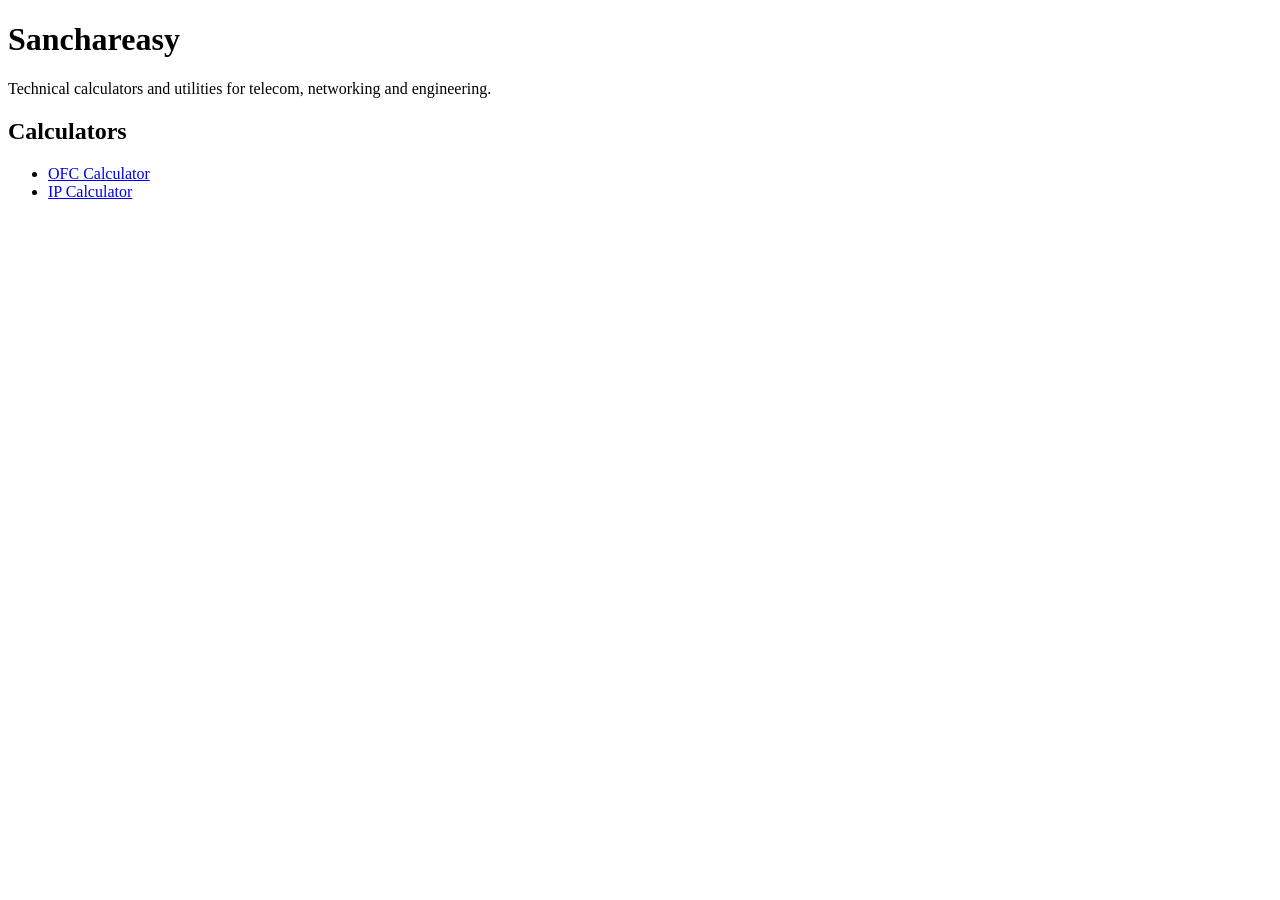
==== index.html @ 99840ed7 "Create index.html" ====
<!DOCTYPE html>
<html lang="en">
<head>
    <meta charset="UTF-8">
    <meta name="viewport" content="width=device-width, initial-scale=1.0">

    <title>Sanchareasy - Technical Calculators & Utilities</title>

    <meta name="description"
          content="Sanchareasy - useful calculators and technical utilities for telecom, networking and engineering.">
</head>

<body>

    <h1>Sanchareasy</h1>

    <p>
        Technical calculators and utilities for
        telecom, networking and engineering.
    </p>

    <h2>Calculators</h2>

    <ul>
        <li>
            <a href="/ofc-calculator/">
                OFC Calculator
            </a>
        </li>

        <li>
            <a href="/ip-calculator/">
                IP Calculator
            </a>
        </li>
    </ul>

</body>
</html>
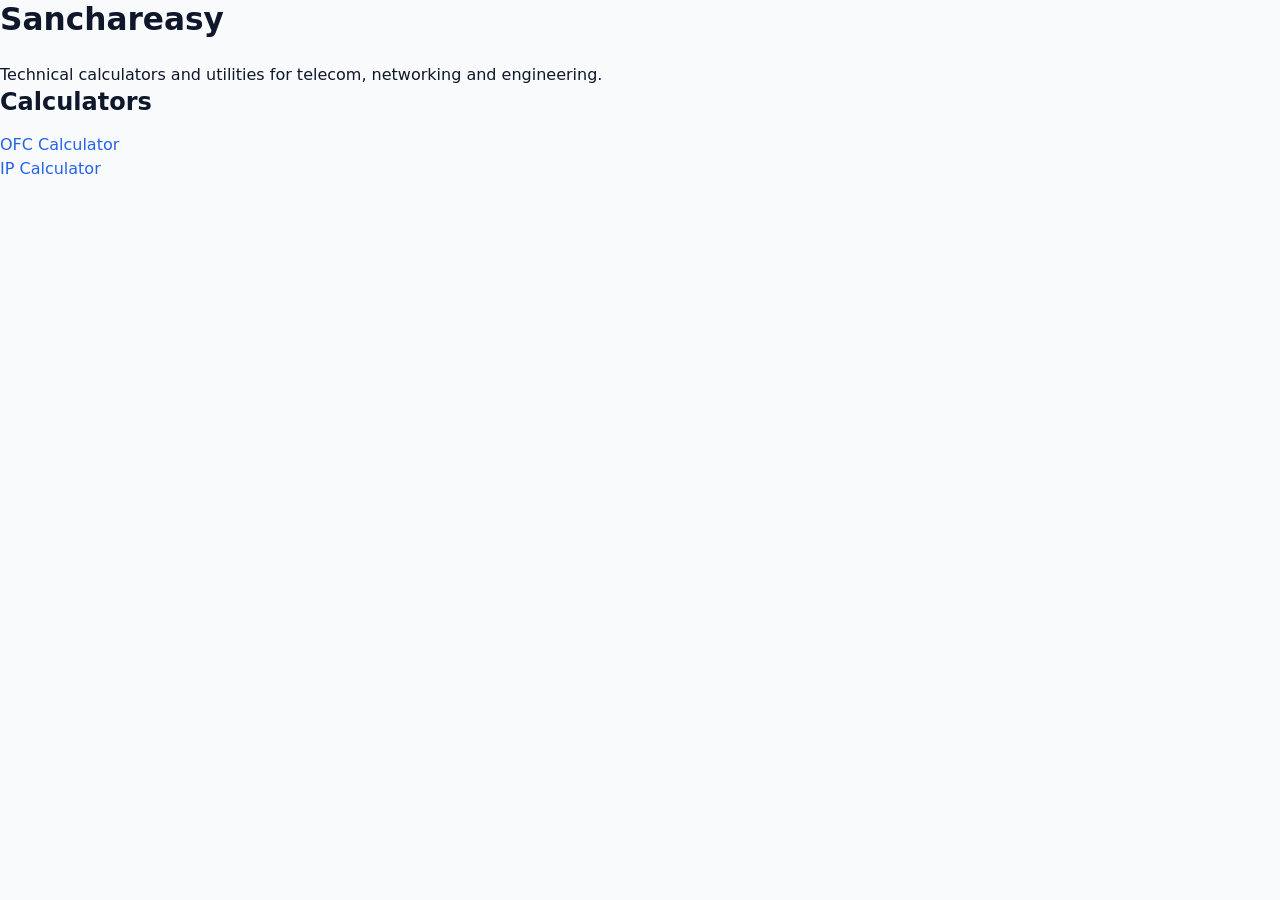
==== commit 470709d5: "Update index.html" ====
--- a/index.html
+++ b/index.html
@@ -8,6 +8,7 @@
 
     <meta name="description"
           content="Sanchareasy - useful calculators and technical utilities for telecom, networking and engineering.">
+    <link rel="stylesheet" href="/css/style.css">
 </head>
 
 <body>
--- a/css/style.css
+++ b/css/style.css
@@ -0,0 +1,715 @@
+/*==========================================================================
+  style.css - Global Resource Stylesheet
+  ==========================================================================*/
+
+/*--------------------------------------------------------------------------
+  1. Global settings (Custom Properties & Reset)
+--------------------------------------------------------------------------*/
+@layer base {
+  :root {
+    /* Color Palette - Modern Neutral/Deep Tech */
+    --clr-bg: #f8fafc;
+    --clr-surface: #ffffff;
+    --clr-surface-card: #ffffff;
+    --clr-surface-dark: #0f172a;
+    --clr-border: #e2e8f0;
+    --clr-border-hover: #cbd5e1;
+    
+    /* Brand Brand Elements */
+    --clr-primary: #2563eb;
+    --clr-primary-hover: #1d4ed8;
+    --clr-primary-transparent: rgba(37, 99, 235, 0.08);
+    --clr-text: #0f172a;
+    --clr-text-muted: #64748b;
+    --clr-text-light: #f8fafc;
+    --clr-accent: #f59e0b;
+    
+    /* Feedback States */
+    --clr-success: #10b981;
+    --clr-error: #ef4444;
+
+    /* Typographical & Spatial System */
+    --font-sans: system-ui, -apple-system, BlinkMacSystemFont, "Segoe UI", Roboto, Helvetica, Arial, sans-serif;
+    --fs-xs: clamp(0.7rem, 0.65rem + 0.25vw, 0.8rem);
+    --fs-sm: clamp(0.8rem, 0.75rem + 0.25vw, 0.9rem);
+    --fs-base: clamp(0.9rem, 0.85rem + 0.25vw, 1rem);
+    --fs-md: clamp(1rem, 0.95rem + 0.35vw, 1.25rem);
+    --fs-lg: clamp(1.25rem, 1.15rem + 0.5vw, 1.5rem);
+    --fs-xl: clamp(1.50rem, 1.35rem + 0.75vw, 2rem);
+    
+    /* Layout Spacing */
+    --space-2xs: 0.25rem;
+    --space-xs: 0.5rem;
+    --space-sm: 0.75rem;
+    --space-md: 1rem;
+    --space-lg: 1.5rem;
+    --space-xl: 2rem;
+    --space-2xl: 3rem;
+
+    /* Rounding & Depth */
+    --radius-sm: 6px;
+    --radius-md: 10px;
+    --radius-lg: 16px;
+    --radius-full: 9999px;
+
+    --shadow-sm: 0 1px 2px 0 rgba(0, 0, 0, 0.05);
+    --shadow-md: 0 4px 6px -1px rgba(0, 0, 0, 0.1), 0 2px 4px -2px rgba(0, 0, 0, 0.1);
+    --shadow-lg: 0 10px 15px -3px rgba(0, 0, 0, 0.1), 0 4px 6px -4px rgba(0, 0, 0, 0.1);
+
+    --transition-standard: all 0.2s cubic-bezier(0.4, 0, 0.2, 1);
+    --container-width: 1200px;
+  }
+
+  /* Reset - Structural Base & Natural Sizing */
+  *, *::before, *::after {
+    box-sizing: border-box;
+    margin: 0;
+    padding: 0;
+  }
+
+  html {
+    scroll-behavior: smooth;
+    text-size-adjust: none;
+    -webkit-text-size-adjust: none;
+  }
+
+  body {
+    background-color: var(--clr-bg);
+    color: var(--clr-text);
+    font-family: var(--font-sans);
+    font-size: var(--fs-base);
+    line-height: 1.5;
+    text-rendering: optimizeSpeed;
+    -webkit-font-smoothing: antialiased;
+    min-block-size: 100vh;
+    overflow-x: hidden;
+  }
+
+  h1, h2, h3, h4 {
+    color: var(--clr-text);
+    font-weight: 700;
+    line-height: 1.25;
+    text-wrap: balance;
+  }
+
+  h1 { font-size: var(--fs-xl); margin-block-end: var(--space-lg); }
+  h2 { font-size: var(--fs-lg); margin-block-end: var(--space-md); }
+  h3 { font-size: var(--fs-md); margin-block-end: var(--space-sm); }
+
+  a {
+    color: var(--clr-primary);
+    text-decoration: none;
+    transition: var(--transition-standard);
+  }
+
+  a:hover {
+    color: var(--clr-primary-hover);
+    text-decoration: underline;
+  }
+
+  img, picture, svg, video {
+    display: block;
+    max-inline-size: 100%;
+    block-size: auto;
+  }
+
+  ul, ol {
+    list-style: none;
+  }
+
+  /* Keyboard Accessibility baseline */
+  :focus-visible {
+    outline: 2px solid var(--clr-primary);
+    outline-offset: 4px;
+  }
+
+  .container {
+    inline-size: 100%;
+    max-inline-size: var(--container-width);
+    margin-inline: auto;
+    padding-inline: var(--space-md);
+  }
+}
+
+/*--------------------------------------------------------------------------
+  2. Header
+--------------------------------------------------------------------------*/
+.site-header {
+  background-color: var(--clr-surface);
+  border-block-end: 1px solid var(--clr-border);
+  position: sticky;
+  top: 0;
+  z-index: 100;
+  box-shadow: var(--shadow-sm);
+}
+
+.site-header__container {
+  display: flex;
+  align-items: center;
+  justify-content: space-between;
+  block-size: 72px;
+}
+
+.site-logo {
+  font-weight: 800;
+  font-size: var(--fs-lg);
+  color: var(--clr-primary);
+  display: flex;
+  align-items: center;
+  gap: var(--space-xs);
+}
+
+.site-logo:hover {
+  text-decoration: none;
+}
+
+/*--------------------------------------------------------------------------
+  3. Navigation
+--------------------------------------------------------------------------*/
+.site-nav__list {
+  display: flex;
+  align-items: center;
+  gap: var(--space-lg);
+}
+
+.site-nav__link {
+  color: var(--clr-text-muted);
+  font-weight: 500;
+  font-size: var(--fs-sm);
+  padding-block: var(--space-xs);
+  border-block-end: 2px solid transparent;
+}
+
+.site-nav__link:hover,
+.site-nav__link--active {
+  color: var(--clr-primary);
+  text-decoration: none;
+  border-block-end-color: var(--clr-primary);
+}
+
+/* Mobile Nav Toggle Icon Utility */
+.menu-toggle {
+  display: none;
+  background: transparent;
+  border: none;
+  cursor: pointer;
+  padding: var(--space-xs);
+}
+
+/*--------------------------------------------------------------------------
+  4. Footer
+--------------------------------------------------------------------------*/
+.site-footer {
+  background-color: var(--clr-surface-dark);
+  color: var(--clr-text-light);
+  padding-block: var(--space-2xl) var(--space-lg);
+  margin-block-start: var(--space-2xl);
+  font-size: var(--fs-sm);
+}
+
+.site-footer__grid {
+  display: grid;
+  grid-template-columns: repeat(auto-fit, minmax(200px, 1fr));
+  gap: var(--space-xl);
+  margin-block-end: var(--space-xl);
+}
+
+.footer-col__title {
+  color: var(--clr-surface);
+  font-size: var(--fs-md);
+  margin-block-end: var(--space-md);
+}
+
+.footer-col__links {
+  display: flex;
+  flex-direction: column;
+  gap: var(--space-xs);
+}
+
+.footer-col__link {
+  color: #94a3b8; /* Faded muted color */
+  text-decoration: none;
+}
+
+.footer-col__link:hover {
+  color: var(--clr-surface);
+  text-decoration: underline;
+}
+
+.site-footer__bottom {
+  border-block-start: 1px solid #334155;
+  padding-block-start: var(--space-lg);
+  text-align: center;
+  color: #64748b;
+}
+
+/*--------------------------------------------------------------------------
+  5. Cards
+--------------------------------------------------------------------------*/
+.grid-container {
+  display: grid;
+  grid-template-columns: repeat(auto-fit, minmax(280px, 1fr));
+  gap: var(--space-lg);
+}
+
+.card {
+  background-color: var(--clr-surface-card);
+  border: 1px solid var(--clr-border);
+  border-radius: var(--radius-md);
+  overflow: hidden;
+  box-shadow: var(--shadow-sm);
+  transition: var(--transition-standard);
+  display: flex;
+  flex-direction: column;
+}
+
+.card:hover {
+  transform: translateY(-4px);
+  box-shadow: var(--shadow-md);
+  border-color: var(--clr-border-hover);
+}
+
+.card__image-wrapper {
+  aspect-ratio: 16 / 9;
+  background-color: #f1f5f9;
+  overflow: hidden;
+}
+
+.card__image {
+  inline-size: 100%;
+  block-size: 100%;
+  object-fit: cover;
+}
+
+.card__content {
+  padding: var(--space-lg);
+  flex-grow: 1;
+  display: flex;
+  flex-direction: column;
+  gap: var(--space-xs);
+}
+
+.card__title {
+  font-size: var(--fs-md);
+  color: var(--clr-text);
+  margin: 0;
+}
+
+.card__description {
+  font-size: var(--fs-sm);
+  color: var(--clr-text-muted);
+  line-height: 1.5;
+  flex-grow: 1;
+}
+
+.card__footer {
+  padding-inline: var(--space-lg);
+  padding-block-end: var(--space-lg);
+}
+
+/*--------------------------------------------------------------------------
+  6. Buttons
+--------------------------------------------------------------------------*/
+.btn {
+  display: inline-flex;
+  align-items: center;
+  justify-content: center;
+  font-size: var(--fs-sm);
+  font-weight: 600;
+  padding-block: var(--space-xs);
+  padding-inline: var(--space-lg);
+  border-radius: var(--radius-sm);
+  border: 1px solid transparent;
+  cursor: pointer;
+  text-decoration: none;
+  transition: var(--transition-standard);
+  white-space: nowrap;
+}
+
+.btn:hover {
+  text-decoration: none;
+}
+
+.btn--primary {
+  background-color: var(--clr-primary);
+  color: var(--clr-surface);
+}
+
+.btn--primary:hover {
+  background-color: var(--clr-primary-hover);
+}
+
+.btn--secondary {
+  background-color: var(--clr-surface);
+  border-color: var(--clr-border);
+  color: var(--clr-text);
+}
+
+.btn--secondary:hover {
+  background-color: var(--clr-bg);
+  border-color: var(--clr-border-hover);
+}
+
+.btn--text {
+  background-color: transparent;
+  color: var(--clr-primary);
+  padding-inline: var(--space-xs);
+}
+
+.btn--text:hover {
+  background-color: var(--clr-primary-transparent);
+}
+
+.btn--disabled,
+.btn:disabled {
+  opacity: 0.6;
+  cursor: not-allowed;
+  pointer-events: none;
+}
+
+.btn--full {
+  display: flex;
+  inline-size: 100%;
+}
+
+/*--------------------------------------------------------------------------
+  7. Forms & 8. Input Boxes
+--------------------------------------------------------------------------*/
+.form-group {
+  display: flex;
+  flex-direction: column;
+  gap: var(--space-2xs);
+  margin-block-end: var(--space-md);
+}
+
+.form-label {
+  font-size: var(--fs-xs);
+  font-weight: 600;
+  color: var(--clr-text);
+}
+
+/* 8. Input Boxes (Explicit validation/state layout) */
+.input-text,
+.input-select,
+.input-textarea {
+  font-family: inherit;
+  font-size: var(--fs-sm);
+  color: var(--clr-text);
+  background-color: var(--clr-surface);
+  border: 1px solid var(--clr-border);
+  border-radius: var(--radius-sm);
+  padding: var(--space-xs) var(--space-sm);
+  transition: var(--transition-standard);
+  inline-size: 100%;
+}
+
+.input-text:hover,
+.input-select:hover,
+.input-textarea:hover {
+  border-color: var(--clr-border-hover);
+}
+
+.input-text:focus,
+.input-select:focus,
+.input-textarea:focus {
+  outline: none;
+  border-color: var(--clr-primary);
+  box-shadow: 0 0 0 3px var(--clr-primary-transparent);
+}
+
+.input-textarea {
+  resize: vertical;
+  min-block-size: 100px;
+}
+
+/* Checkbox and Radio controls styling overrides */
+.form-check {
+  display: flex;
+  align-items: center;
+  gap: var(--space-xs);
+}
+
+.input-check {
+  accent-color: var(--clr-primary);
+  inline-size: 1.15em;
+  block-size: 1.15em;
+}
+
+/* Validation styling */
+.form-group--error .input-text {
+  border-color: var(--clr-error);
+}
+
+.form-error {
+  color: var(--clr-error);
+  font-size: var(--fs-xs);
+}
+
+/*--------------------------------------------------------------------------
+  9. Calculator layout
+--------------------------------------------------------------------------*/
+.calculator {
+  background-color: var(--clr-surface);
+  border: 1px solid var(--clr-border);
+  border-radius: var(--radius-lg);
+  padding: var(--space-lg);
+  box-shadow: var(--shadow-md);
+  max-inline-size: 500px;
+  margin-inline: auto;
+}
+
+.calc-screen {
+  background-color: #f1f5f9;
+  border-radius: var(--radius-sm);
+  padding: var(--space-md);
+  margin-block-end: var(--space-md);
+  text-align: end;
+  min-block-size: 72px;
+}
+
+.calc-screen__expression {
+  font-size: var(--fs-xs);
+  color: var(--clr-text-muted);
+  display: block;
+}
+
+.calc-screen__result {
+  font-size: var(--fs-lg);
+  font-weight: 700;
+  color: var(--clr-text);
+  word-wrap: break-word;
+}
+
+.calc-grid {
+  display: grid;
+  grid-template-columns: repeat(4, 1fr);
+  gap: var(--space-xs);
+}
+
+.calc-btn {
+  font-family: inherit;
+  font-size: var(--fs-md);
+  font-weight: 600;
+  border: 1px solid var(--clr-border);
+  background-color: var(--clr-surface-card);
+  border-radius: var(--radius-sm);
+  aspect-ratio: 1;
+  cursor: pointer;
+  transition: var(--transition-standard);
+  color: var(--clr-text);
+}
+
+.calc-btn:hover {
+  background-color: var(--clr-bg);
+  border-color: var(--clr-border-hover);
+}
+
+.calc-btn:active {
+  transform: scale(0.95);
+}
+
+.calc-btn--action {
+  color: var(--clr-primary);
+}
+
+.calc-btn--operator {
+  background-color: var(--clr-primary-transparent);
+  border-color: transparent;
+  color: var(--clr-primary);
+}
+
+.calc-btn--operator:hover {
+  background-color: var(--clr-primary);
+  color: var(--clr-surface);
+}
+
+.calc-btn--double {
+  grid-column: span 2;
+  aspect-ratio: auto;
+}
+
+/*--------------------------------------------------------------------------
+  10. Tables
+--------------------------------------------------------------------------*/
+.table-responsive {
+  inline-size: 100%;
+  overflow-x: auto;
+  border: 1px solid var(--clr-border);
+  border-radius: var(--radius-md);
+  background-color: var(--clr-surface);
+  box-shadow: var(--shadow-sm);
+}
+
+.table {
+  inline-size: 100%;
+  border-collapse: collapse;
+  font-size: var(--fs-sm);
+  text-align: start;
+}
+
+.table th,
+.table td {
+  padding: var(--space-md);
+  border-block-end: 1px solid var(--clr-border);
+}
+
+.table th {
+  background-color: #f8fafc;
+  font-weight: 600;
+  color: var(--clr-text);
+  white-space: nowrap;
+}
+
+.table tr:last-child td {
+  border-block-end: none;
+}
+
+.table tbody tr {
+  transition: var(--transition-standard);
+}
+
+.table tbody tr:hover {
+  background-color: rgba(0, 0, 0, 0.015);
+}
+
+.table--striped tbody tr:nth-of-type(even) {
+  background-color: #f8fafc;
+}
+
+/*--------------------------------------------------------------------------
+  11. Responsive/mobile design
+--------------------------------------------------------------------------*/
+@media (max-width: 768px) {
+  .site-header__container {
+    padding-inline: var(--space-md);
+  }
+
+  .menu-toggle {
+    display: flex;
+  }
+
+  .site-nav {
+    display: none; /* Add Class site-nav--open based on your dynamic mobile Menu */
+    position: absolute;
+    top: 100%;
+    inset-inline: 0;
+    background-color: var(--clr-surface);
+    border-block-end: 1px solid var(--clr-border);
+    padding: var(--space-md);
+    box-shadow: var(--shadow-md);
+    animation: slideDown 0.3s ease-in-out;
+  }
+
+  .site-nav--open {
+    display: block;
+  }
+
+  .site-nav__list {
+    flex-direction: column;
+    align-items: flex-start;
+    gap: var(--space-md);
+  }
+
+  .site-nav__link {
+    inline-size: 100%;
+    padding-block: var(--space-xs);
+    border-block-end: none;
+    border-inline-start: 3px solid transparent;
+    padding-inline-start: var(--space-sm);
+  }
+
+  .site-nav__link:hover,
+  .site-nav__link--active {
+    border-inline-start-color: var(--clr-primary);
+  }
+
+  /* Structural Collapse for Tables on Mobile */
+  .table--collapsed-mobile,
+  .table--collapsed-mobile thead,
+  .table--collapsed-mobile tbody,
+  .table--collapsed-mobile th,
+  .table--collapsed-mobile td,
+  .table--collapsed-mobile tr {
+    display: block;
+  }
+
+  .table--collapsed-mobile thead {
+    display: none;
+  }
+
+  .table--collapsed-mobile tr {
+    border-block-end: 2px solid var(--clr-border);
+    padding: var(--space-xs) 0;
+  }
+
+  .table--collapsed-mobile td {
+    border-block-end: none;
+    text-align: right;
+    position: relative;
+    padding-inline-start: 50%;
+  }
+
+  .table--collapsed-mobile td::before {
+    content: attr(data-label);
+    position: absolute;
+    inset-inline-start: var(--space-md);
+    inline-size: 45%;
+    text-align: left;
+    font-weight: 600;
+    color: var(--clr-text-muted);
+  }
+}
+
+@keyframes slideDown {
+  from { opacity: 0; transform: translateY(-10px); }
+  to { opacity: 1; transform: translateY(0); }
+}
+
+/*--------------------------------------------------------------------------
+  12. Dark mode (Dynamic via standard selector and prefers-color-scheme)
+--------------------------------------------------------------------------*/
+@media (prefers-color-scheme: dark) {
+  :root:not([data-theme="light"]) {
+    --clr-bg: #090d16;
+    --clr-surface: #0f172a;
+    --clr-surface-card: #1e293b;
+    --clr-border: #334155;
+    --clr-border-hover: #475569;
+    --clr-text: #f8fafc;
+    --clr-text-muted: #94a3b8;
+    
+    --shadow-sm: 0 1px 2px 0 rgba(0, 0, 0, 0.5);
+    --shadow-md: 0 4px 6px -1px rgba(0, 0, 0, 0.4);
+    --shadow-lg: 0 10px 15px -3px rgba(0, 0, 0, 0.4);
+  }
+  
+  :root:not([data-theme="light"]) .calc-screen {
+    background-color: #090d16;
+  }
+  
+  :root:not([data-theme="light"]) .table th {
+    background-color: #1e293b;
+  }
+}
+
+/* Attribute selector-based support (overriding default behavior if toggled dynamically) */
+[data-theme="dark"] {
+  --clr-bg: #090d16;
+  --clr-surface: #0f172a;
+  --clr-surface-card: #1e293b;
+  --clr-border: #334155;
+  --clr-border-hover: #475569;
+  --clr-text: #f8fafc;
+  --clr-text-muted: #94a3b8;
+  
+  --shadow-sm: 0 1px 2px 0 rgba(0, 0, 0, 0.5);
+  --shadow-md: 0 4px 6px -1px rgba(0, 0, 0, 0.4);
+}
+
+[data-theme="dark"] .calc-screen {
+  background-color: #090d16;
+}
+
+[data-theme="dark"] .table th {
+  background-color: #1e293b;
+}
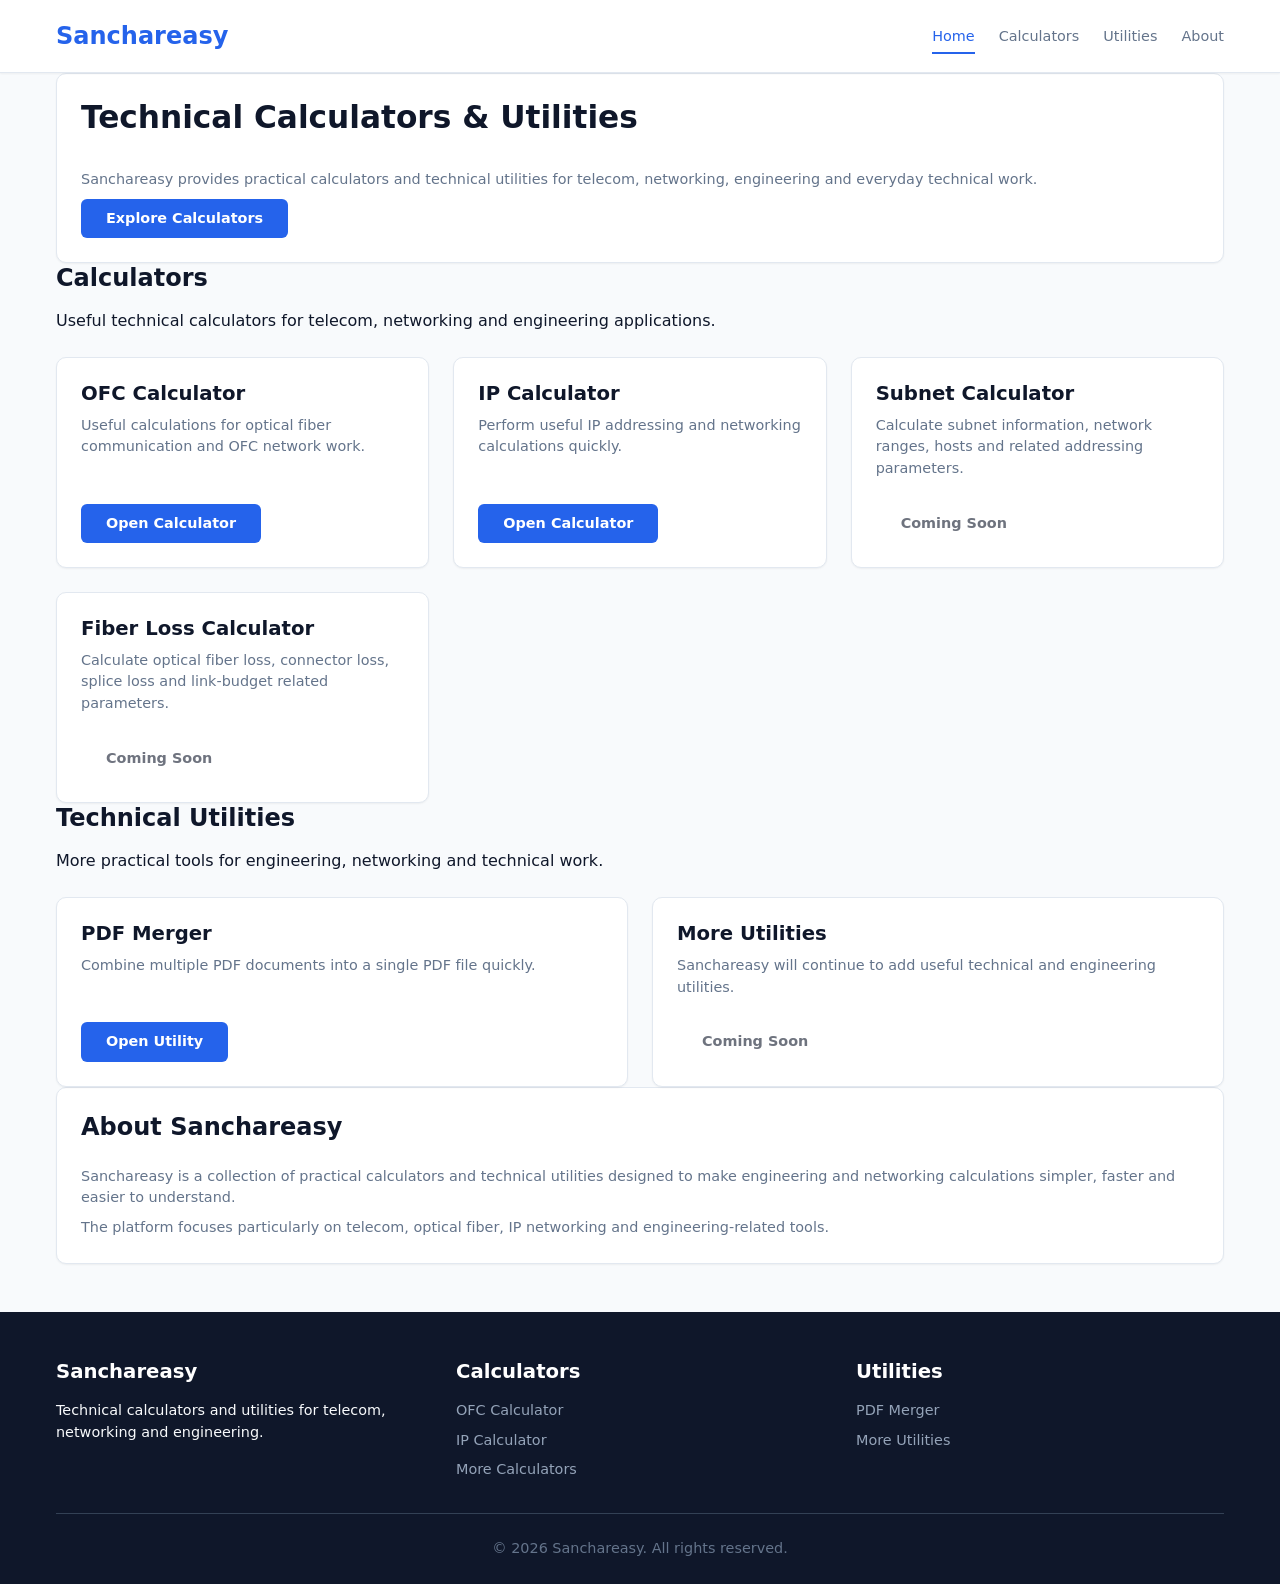
==== commit 2d404dff: "Update index.html" ====
--- a/index.html
+++ b/index.html
@@ -1,40 +1,558 @@
 <!DOCTYPE html>
 <html lang="en">
+
 <head>
     <meta charset="UTF-8">
-    <meta name="viewport" content="width=device-width, initial-scale=1.0">
+
+    <meta name="viewport"
+          content="width=device-width, initial-scale=1.0">
+
+    <meta name="description"
+          content="Sanchareasy - technical calculators and utilities for telecom, networking, engineering and everyday technical work.">
+
+    <meta name="author"
+          content="Sanchareasy">
 
     <title>Sanchareasy - Technical Calculators & Utilities</title>
 
-    <meta name="description"
-          content="Sanchareasy - useful calculators and technical utilities for telecom, networking and engineering.">
+    <!-- Master stylesheet -->
     <link rel="stylesheet" href="/css/style.css">
 </head>
 
+
 <body>
 
-    <h1>Sanchareasy</h1>
-
-    <p>
-        Technical calculators and utilities for
-        telecom, networking and engineering.
-    </p>
-
-    <h2>Calculators</h2>
-
-    <ul>
-        <li>
-            <a href="/ofc-calculator/">
-                OFC Calculator
+    <!-- =========================================================
+         HEADER
+         ========================================================= -->
+
+    <header class="site-header">
+
+        <div class="container site-header__container">
+
+            <!-- Logo -->
+            <a href="/" class="site-logo">
+                Sanchareasy
             </a>
-        </li>
-
-        <li>
-            <a href="/ip-calculator/">
-                IP Calculator
-            </a>
-        </li>
-    </ul>
+
+
+            <!-- Mobile menu button -->
+            <button
+                class="menu-toggle"
+                type="button"
+                aria-label="Open navigation menu"
+                aria-expanded="false"
+                onclick="toggleMenu()">
+
+                ☰
+
+            </button>
+
+
+            <!-- Navigation -->
+            <nav class="site-nav" id="main-navigation">
+
+                <ul class="site-nav__list">
+
+                    <li>
+                        <a href="/"
+                           class="site-nav__link site-nav__link--active">
+                            Home
+                        </a>
+                    </li>
+
+                    <li>
+                        <a href="#calculators"
+                           class="site-nav__link">
+                            Calculators
+                        </a>
+                    </li>
+
+                    <li>
+                        <a href="#utilities"
+                           class="site-nav__link">
+                            Utilities
+                        </a>
+                    </li>
+
+                    <li>
+                        <a href="#about"
+                           class="site-nav__link">
+                            About
+                        </a>
+                    </li>
+
+                </ul>
+
+            </nav>
+
+        </div>
+
+    </header>
+
+
+
+    <!-- =========================================================
+         MAIN CONTENT
+         ========================================================= -->
+
+    <main>
+
+
+        <!-- =====================================================
+             HERO / INTRODUCTION
+             ===================================================== -->
+
+        <section>
+
+            <div class="container">
+
+                <div class="card">
+
+                    <div class="card__content">
+
+                        <h1>
+                            Technical Calculators & Utilities
+                        </h1>
+
+                        <p class="card__description">
+                            Sanchareasy provides practical calculators
+                            and technical utilities for telecom,
+                            networking, engineering and everyday
+                            technical work.
+                        </p>
+
+                        <div>
+
+                            <a href="#calculators"
+                               class="btn btn--primary">
+                                Explore Calculators
+                            </a>
+
+                        </div>
+
+                    </div>
+
+                </div>
+
+            </div>
+
+        </section>
+
+
+
+        <!-- =====================================================
+             CALCULATORS
+             ===================================================== -->
+
+        <section id="calculators">
+
+            <div class="container">
+
+                <h2>
+                    Calculators
+                </h2>
+
+                <p>
+                    Useful technical calculators for telecom,
+                    networking and engineering applications.
+                </p>
+
+
+                <br>
+
+
+                <div class="grid-container">
+
+
+                    <!-- OFC Calculator -->
+
+                    <article class="card">
+
+                        <div class="card__content">
+
+                            <h3 class="card__title">
+                                OFC Calculator
+                            </h3>
+
+                            <p class="card__description">
+                                Useful calculations for optical fiber
+                                communication and OFC network work.
+                            </p>
+
+                        </div>
+
+                        <div class="card__footer">
+
+                            <a href="/ofc-calculator/"
+                               class="btn btn--primary">
+                                Open Calculator
+                            </a>
+
+                        </div>
+
+                    </article>
+
+
+
+                    <!-- IP Calculator -->
+
+                    <article class="card">
+
+                        <div class="card__content">
+
+                            <h3 class="card__title">
+                                IP Calculator
+                            </h3>
+
+                            <p class="card__description">
+                                Perform useful IP addressing and
+                                networking calculations quickly.
+                            </p>
+
+                        </div>
+
+                        <div class="card__footer">
+
+                            <a href="/ip-calculator/"
+                               class="btn btn--primary">
+                                Open Calculator
+                            </a>
+
+                        </div>
+
+                    </article>
+
+
+
+                    <!-- Subnet Calculator -->
+
+                    <article class="card">
+
+                        <div class="card__content">
+
+                            <h3 class="card__title">
+                                Subnet Calculator
+                            </h3>
+
+                            <p class="card__description">
+                                Calculate subnet information,
+                                network ranges, hosts and related
+                                addressing parameters.
+                            </p>
+
+                        </div>
+
+                        <div class="card__footer">
+
+                            <span class="btn btn--disabled">
+                                Coming Soon
+                            </span>
+
+                        </div>
+
+                    </article>
+
+
+
+                    <!-- Fiber Loss Calculator -->
+
+                    <article class="card">
+
+                        <div class="card__content">
+
+                            <h3 class="card__title">
+                                Fiber Loss Calculator
+                            </h3>
+
+                            <p class="card__description">
+                                Calculate optical fiber loss,
+                                connector loss, splice loss and
+                                link-budget related parameters.
+                            </p>
+
+                        </div>
+
+                        <div class="card__footer">
+
+                            <span class="btn btn--disabled">
+                                Coming Soon
+                            </span>
+
+                        </div>
+
+                    </article>
+
+
+                </div>
+
+            </div>
+
+        </section>
+
+
+
+        <!-- =====================================================
+             UTILITIES
+             ===================================================== -->
+
+        <section id="utilities">
+
+            <div class="container">
+
+                <h2>
+                    Technical Utilities
+                </h2>
+
+                <p>
+                    More practical tools for engineering,
+                    networking and technical work.
+                </p>
+
+
+                <br>
+
+
+                <div class="grid-container">
+
+
+                    <!-- PDF Merger -->
+
+                    <article class="card">
+
+                        <div class="card__content">
+
+                            <h3 class="card__title">
+                                PDF Merger
+                            </h3>
+
+                            <p class="card__description">
+                                Combine multiple PDF documents into
+                                a single PDF file quickly.
+                            </p>
+
+                        </div>
+
+                        <div class="card__footer">
+
+                            <a href="/pdf-merger/"
+                               class="btn btn--primary">
+                                Open Utility
+                            </a>
+
+                        </div>
+
+                    </article>
+
+
+
+                    <!-- Future Utility -->
+
+                    <article class="card">
+
+                        <div class="card__content">
+
+                            <h3 class="card__title">
+                                More Utilities
+                            </h3>
+
+                            <p class="card__description">
+                                Sanchareasy will continue to add
+                                useful technical and engineering
+                                utilities.
+                            </p>
+
+                        </div>
+
+                        <div class="card__footer">
+
+                            <span class="btn btn--disabled">
+                                Coming Soon
+                            </span>
+
+                        </div>
+
+                    </article>
+
+
+                </div>
+
+            </div>
+
+        </section>
+
+
+
+        <!-- =====================================================
+             ABOUT
+             ===================================================== -->
+
+        <section id="about">
+
+            <div class="container">
+
+                <div class="card">
+
+                    <div class="card__content">
+
+                        <h2>
+                            About Sanchareasy
+                        </h2>
+
+                        <p class="card__description">
+                            Sanchareasy is a collection of practical
+                            calculators and technical utilities
+                            designed to make engineering and
+                            networking calculations simpler,
+                            faster and easier to understand.
+                        </p>
+
+                        <p class="card__description">
+                            The platform focuses particularly on
+                            telecom, optical fiber, IP networking
+                            and engineering-related tools.
+                        </p>
+
+                    </div>
+
+                </div>
+
+            </div>
+
+        </section>
+
+
+    </main>
+
+
+
+    <!-- =========================================================
+         FOOTER
+         ========================================================= -->
+
+    <footer class="site-footer">
+
+        <div class="container">
+
+
+            <div class="site-footer__grid">
+
+
+                <!-- Brand -->
+
+                <div>
+
+                    <h3 class="footer-col__title">
+                        Sanchareasy
+                    </h3>
+
+                    <p>
+                        Technical calculators and utilities
+                        for telecom, networking and engineering.
+                    </p>
+
+                </div>
+
+
+                <!-- Calculators -->
+
+                <div>
+
+                    <h3 class="footer-col__title">
+                        Calculators
+                    </h3>
+
+                    <div class="footer-col__links">
+
+                        <a href="/ofc-calculator/"
+                           class="footer-col__link">
+                            OFC Calculator
+                        </a>
+
+                        <a href="/ip-calculator/"
+                           class="footer-col__link">
+                            IP Calculator
+                        </a>
+
+                        <a href="#calculators"
+                           class="footer-col__link">
+                            More Calculators
+                        </a>
+
+                    </div>
+
+                </div>
+
+
+                <!-- Utilities -->
+
+                <div>
+
+                    <h3 class="footer-col__title">
+                        Utilities
+                    </h3>
+
+                    <div class="footer-col__links">
+
+                        <a href="/pdf-merger/"
+                           class="footer-col__link">
+                            PDF Merger
+                        </a>
+
+                        <a href="#utilities"
+                           class="footer-col__link">
+                            More Utilities
+                        </a>
+
+                    </div>
+
+                </div>
+
+
+            </div>
+
+
+            <div class="site-footer__bottom">
+
+                <p>
+                    © 2026 Sanchareasy. All rights reserved.
+                </p>
+
+            </div>
+
+        </div>
+
+    </footer>
+
+
+
+    <!-- =========================================================
+         MOBILE NAVIGATION SCRIPT
+         ========================================================= -->
+
+    <script>
+
+        function toggleMenu() {
+
+            const navigation =
+                document.getElementById("main-navigation");
+
+            const button =
+                document.querySelector(".menu-toggle");
+
+            const isOpen =
+                navigation.classList.toggle("site-nav--open");
+
+            button.setAttribute(
+                "aria-expanded",
+                isOpen
+            );
+
+        }
+
+    </script>
+
 
 </body>
+
 </html>
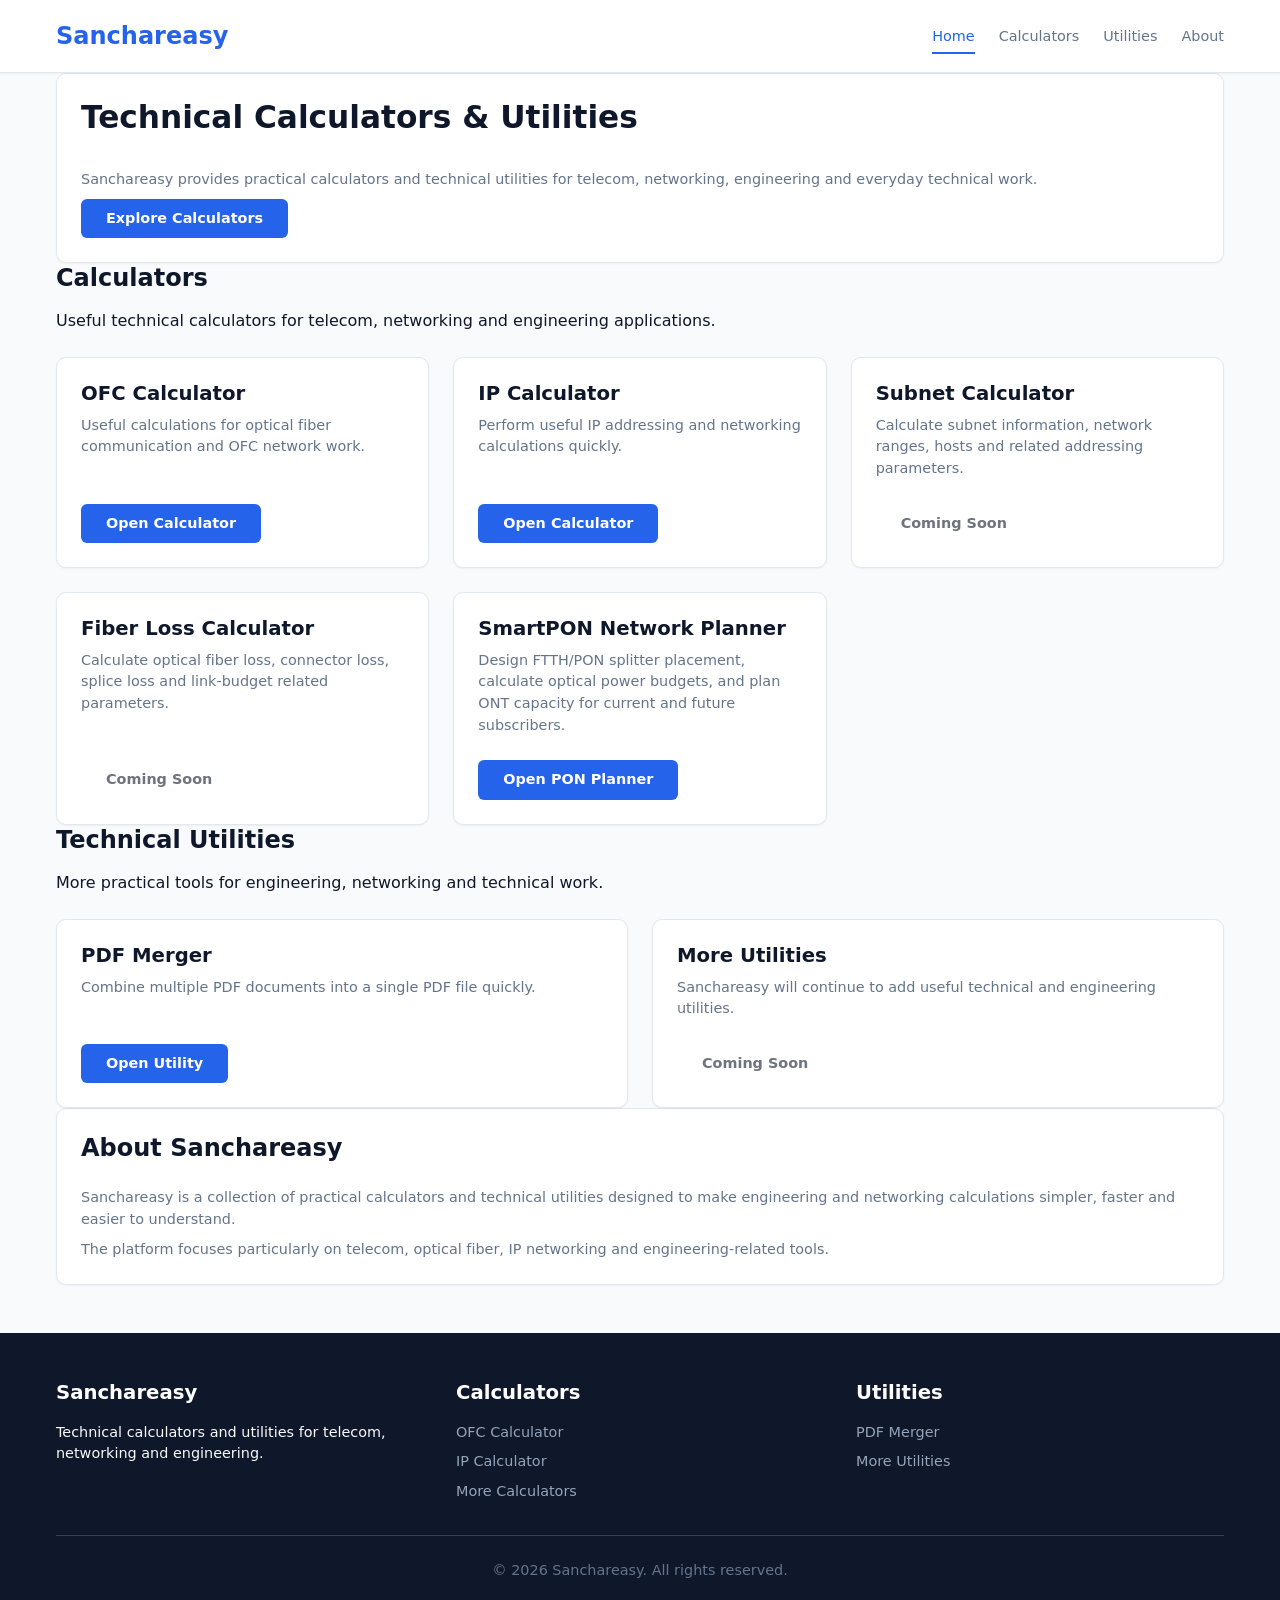
==== commit 076e217f: "Update index.html" ====
--- a/index.html
+++ b/index.html
@@ -284,6 +284,28 @@
                     </article>
 
 
+<!-- SmartPON Network Planner -->
+<article class="card">
+    <div class="card__content">
+        <h3 class="card__title">
+            SmartPON Network Planner
+        </h3>
+
+        <p class="card__description">
+            Design FTTH/PON splitter placement, calculate optical
+            power budgets, and plan ONT capacity for current and
+            future subscribers.
+        </p>
+    </div>
+
+    <div class="card__footer">
+        <a href="/pon-planner/"
+           class="btn btn--primary">
+            Open PON Planner
+        </a>
+    </div>
+</article>
+
                 </div>
 
             </div>
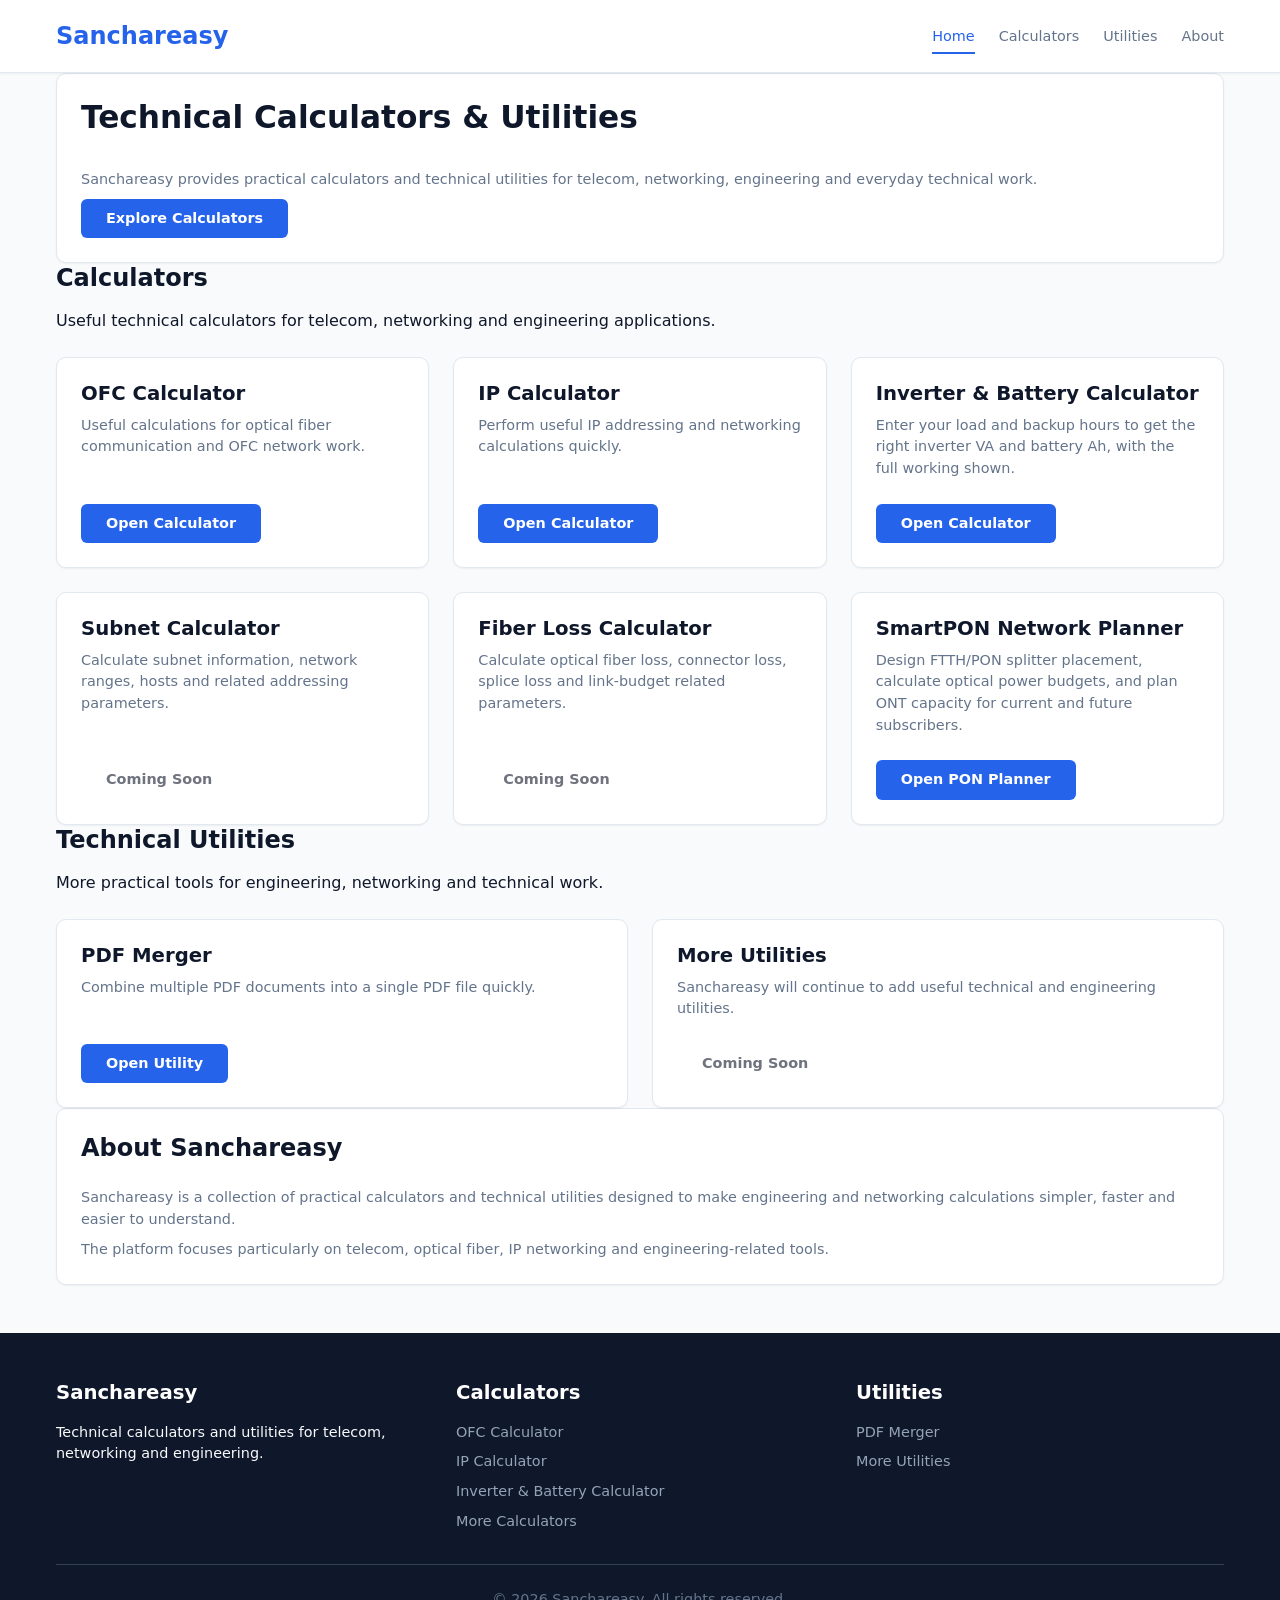
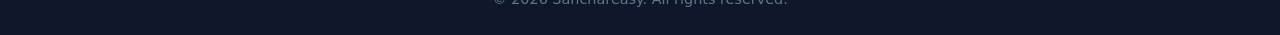
==== commit 616d3c79: "Update index.html" ====
--- a/index.html
+++ b/index.html
@@ -3,16 +3,9 @@
 
 <head>
     <meta charset="UTF-8">
-
-    <meta name="viewport"
-          content="width=device-width, initial-scale=1.0">
-
-    <meta name="description"
-          content="Sanchareasy - technical calculators and utilities for telecom, networking, engineering and everyday technical work.">
-
-    <meta name="author"
-          content="Sanchareasy">
-
+    <meta name="viewport" content="width=device-width, initial-scale=1.0">
+    <meta name="description" content="Sanchareasy - technical calculators and utilities for telecom, networking, engineering and everyday technical work.">
+    <meta name="author" content="Sanchareasy">
     <title>Sanchareasy - Technical Calculators & Utilities</title>
 
     <!-- Master stylesheet -->
@@ -34,7 +27,6 @@
             <a href="/" class="site-logo">
                 Sanchareasy
             </a>
-
 
             <!-- Mobile menu button -->
             <button
@@ -43,11 +35,8 @@
                 aria-label="Open navigation menu"
                 aria-expanded="false"
                 onclick="toggleMenu()">
-
                 ☰
-
             </button>
-
 
             <!-- Navigation -->
             <nav class="site-nav" id="main-navigation">
@@ -55,31 +44,19 @@
                 <ul class="site-nav__list">
 
                     <li>
-                        <a href="/"
-                           class="site-nav__link site-nav__link--active">
-                            Home
-                        </a>
+                        <a href="/" class="site-nav__link site-nav__link--active">Home</a>
                     </li>
 
                     <li>
-                        <a href="#calculators"
-                           class="site-nav__link">
-                            Calculators
-                        </a>
+                        <a href="#calculators" class="site-nav__link">Calculators</a>
                     </li>
 
                     <li>
-                        <a href="#utilities"
-                           class="site-nav__link">
-                            Utilities
-                        </a>
+                        <a href="#utilities" class="site-nav__link">Utilities</a>
                     </li>
 
                     <li>
-                        <a href="#about"
-                           class="site-nav__link">
-                            About
-                        </a>
+                        <a href="#about" class="site-nav__link">About</a>
                     </li>
 
                 </ul>
@@ -99,9 +76,7 @@
     <main>
 
 
-        <!-- =====================================================
-             HERO / INTRODUCTION
-             ===================================================== -->
+        <!-- HERO / INTRODUCTION -->
 
         <section>
 
@@ -111,9 +86,7 @@
 
                     <div class="card__content">
 
-                        <h1>
-                            Technical Calculators & Utilities
-                        </h1>
+                        <h1>Technical Calculators & Utilities</h1>
 
                         <p class="card__description">
                             Sanchareasy provides practical calculators
@@ -123,12 +96,9 @@
                         </p>
 
                         <div>
-
-                            <a href="#calculators"
-                               class="btn btn--primary">
+                            <a href="#calculators" class="btn btn--primary">
                                 Explore Calculators
                             </a>
-
                         </div>
 
                     </div>
@@ -141,170 +111,117 @@
 
 
 
-        <!-- =====================================================
-             CALCULATORS
-             ===================================================== -->
+        <!-- CALCULATORS -->
 
         <section id="calculators">
 
             <div class="container">
 
-                <h2>
-                    Calculators
-                </h2>
+                <h2>Calculators</h2>
 
                 <p>
                     Useful technical calculators for telecom,
                     networking and engineering applications.
                 </p>
 
-
                 <br>
 
-
                 <div class="grid-container">
 
 
                     <!-- OFC Calculator -->
-
-                    <article class="card">
-
-                        <div class="card__content">
-
-                            <h3 class="card__title">
-                                OFC Calculator
-                            </h3>
-
+                    <article class="card">
+                        <div class="card__content">
+                            <h3 class="card__title">OFC Calculator</h3>
                             <p class="card__description">
                                 Useful calculations for optical fiber
                                 communication and OFC network work.
                             </p>
-
-                        </div>
-
-                        <div class="card__footer">
-
-                            <a href="/ofc-calculator/"
-                               class="btn btn--primary">
-                                Open Calculator
-                            </a>
-
-                        </div>
-
-                    </article>
-
+                        </div>
+                        <div class="card__footer">
+                            <a href="/ofc-calculator/" class="btn btn--primary">Open Calculator</a>
+                        </div>
+                    </article>
 
 
                     <!-- IP Calculator -->
-
-                    <article class="card">
-
-                        <div class="card__content">
-
-                            <h3 class="card__title">
-                                IP Calculator
-                            </h3>
-
+                    <article class="card">
+                        <div class="card__content">
+                            <h3 class="card__title">IP Calculator</h3>
                             <p class="card__description">
                                 Perform useful IP addressing and
                                 networking calculations quickly.
                             </p>
-
-                        </div>
-
-                        <div class="card__footer">
-
-                            <a href="/ip-calculator/"
-                               class="btn btn--primary">
-                                Open Calculator
-                            </a>
-
-                        </div>
-
-                    </article>
-
+                        </div>
+                        <div class="card__footer">
+                            <a href="/ip-calculator/" class="btn btn--primary">Open Calculator</a>
+                        </div>
+                    </article>
+
+
+                    <!-- Inverter & Battery Calculator -->
+                    <article class="card">
+                        <div class="card__content">
+                            <h3 class="card__title">Inverter &amp; Battery Calculator</h3>
+                            <p class="card__description">
+                                Enter your load and backup hours to get
+                                the right inverter VA and battery Ah,
+                                with the full working shown.
+                            </p>
+                        </div>
+                        <div class="card__footer">
+                            <a href="/inverter-calculator/" class="btn btn--primary">Open Calculator</a>
+                        </div>
+                    </article>
 
 
                     <!-- Subnet Calculator -->
-
-                    <article class="card">
-
-                        <div class="card__content">
-
-                            <h3 class="card__title">
-                                Subnet Calculator
-                            </h3>
-
+                    <article class="card">
+                        <div class="card__content">
+                            <h3 class="card__title">Subnet Calculator</h3>
                             <p class="card__description">
                                 Calculate subnet information,
                                 network ranges, hosts and related
                                 addressing parameters.
                             </p>
-
-                        </div>
-
-                        <div class="card__footer">
-
-                            <span class="btn btn--disabled">
-                                Coming Soon
-                            </span>
-
-                        </div>
-
-                    </article>
-
+                        </div>
+                        <div class="card__footer">
+                            <span class="btn btn--disabled">Coming Soon</span>
+                        </div>
+                    </article>
 
 
                     <!-- Fiber Loss Calculator -->
-
-                    <article class="card">
-
-                        <div class="card__content">
-
-                            <h3 class="card__title">
-                                Fiber Loss Calculator
-                            </h3>
-
+                    <article class="card">
+                        <div class="card__content">
+                            <h3 class="card__title">Fiber Loss Calculator</h3>
                             <p class="card__description">
                                 Calculate optical fiber loss,
                                 connector loss, splice loss and
                                 link-budget related parameters.
                             </p>
-
-                        </div>
-
-                        <div class="card__footer">
-
-                            <span class="btn btn--disabled">
-                                Coming Soon
-                            </span>
-
-                        </div>
-
-                    </article>
-
-
-<!-- SmartPON Network Planner -->
-<article class="card">
-    <div class="card__content">
-        <h3 class="card__title">
-            SmartPON Network Planner
-        </h3>
-
-        <p class="card__description">
-            Design FTTH/PON splitter placement, calculate optical
-            power budgets, and plan ONT capacity for current and
-            future subscribers.
-        </p>
-    </div>
-
-    <div class="card__footer">
-        <a href="/pon-planner/"
-           class="btn btn--primary">
-            Open PON Planner
-        </a>
-    </div>
-</article>
+                        </div>
+                        <div class="card__footer">
+                            <span class="btn btn--disabled">Coming Soon</span>
+                        </div>
+                    </article>
+
+
+                    <!-- SmartPON Network Planner -->
+                    <article class="card">
+                        <div class="card__content">
+                            <h3 class="card__title">SmartPON Network Planner</h3>
+                            <p class="card__description">
+                                Design FTTH/PON splitter placement, calculate optical
+                                power budgets, and plan ONT capacity for current and
+                                future subscribers.
+                            </p>
+                        </div>
+                        <div class="card__footer">
+                            <a href="/pon-planner/" class="btn btn--primary">Open PON Planner</a>
+                        </div>
+                    </article>
+
 
                 </div>
 
@@ -314,86 +231,52 @@
 
 
 
-        <!-- =====================================================
-             UTILITIES
-             ===================================================== -->
+        <!-- UTILITIES -->
 
         <section id="utilities">
 
             <div class="container">
 
-                <h2>
-                    Technical Utilities
-                </h2>
+                <h2>Technical Utilities</h2>
 
                 <p>
                     More practical tools for engineering,
                     networking and technical work.
                 </p>
 
-
                 <br>
 
-
                 <div class="grid-container">
 
 
                     <!-- PDF Merger -->
-
-                    <article class="card">
-
-                        <div class="card__content">
-
-                            <h3 class="card__title">
-                                PDF Merger
-                            </h3>
-
+                    <article class="card">
+                        <div class="card__content">
+                            <h3 class="card__title">PDF Merger</h3>
                             <p class="card__description">
                                 Combine multiple PDF documents into
                                 a single PDF file quickly.
                             </p>
-
-                        </div>
-
-                        <div class="card__footer">
-
-                            <a href="/pdf-merger/"
-                               class="btn btn--primary">
-                                Open Utility
-                            </a>
-
-                        </div>
-
-                    </article>
-
+                        </div>
+                        <div class="card__footer">
+                            <a href="/pdf-merger/" class="btn btn--primary">Open Utility</a>
+                        </div>
+                    </article>
 
 
                     <!-- Future Utility -->
-
-                    <article class="card">
-
-                        <div class="card__content">
-
-                            <h3 class="card__title">
-                                More Utilities
-                            </h3>
-
+                    <article class="card">
+                        <div class="card__content">
+                            <h3 class="card__title">More Utilities</h3>
                             <p class="card__description">
                                 Sanchareasy will continue to add
                                 useful technical and engineering
                                 utilities.
                             </p>
-
-                        </div>
-
-                        <div class="card__footer">
-
-                            <span class="btn btn--disabled">
-                                Coming Soon
-                            </span>
-
-                        </div>
-
+                        </div>
+                        <div class="card__footer">
+                            <span class="btn btn--disabled">Coming Soon</span>
+                        </div>
                     </article>
 
 
@@ -405,9 +288,7 @@
 
 
 
-        <!-- =====================================================
-             ABOUT
-             ===================================================== -->
+        <!-- ABOUT -->
 
         <section id="about">
 
@@ -417,9 +298,7 @@
 
                     <div class="card__content">
 
-                        <h2>
-                            About Sanchareasy
-                        </h2>
+                        <h2>About Sanchareasy</h2>
 
                         <p class="card__description">
                             Sanchareasy is a collection of practical
@@ -456,90 +335,41 @@
 
         <div class="container">
 
-
             <div class="site-footer__grid">
 
-
                 <!-- Brand -->
-
                 <div>
-
-                    <h3 class="footer-col__title">
-                        Sanchareasy
-                    </h3>
-
+                    <h3 class="footer-col__title">Sanchareasy</h3>
                     <p>
                         Technical calculators and utilities
                         for telecom, networking and engineering.
                     </p>
-
-                </div>
-
+                </div>
 
                 <!-- Calculators -->
-
                 <div>
-
-                    <h3 class="footer-col__title">
-                        Calculators
-                    </h3>
-
+                    <h3 class="footer-col__title">Calculators</h3>
                     <div class="footer-col__links">
-
-                        <a href="/ofc-calculator/"
-                           class="footer-col__link">
-                            OFC Calculator
-                        </a>
-
-                        <a href="/ip-calculator/"
-                           class="footer-col__link">
-                            IP Calculator
-                        </a>
-
-                        <a href="#calculators"
-                           class="footer-col__link">
-                            More Calculators
-                        </a>
-
+                        <a href="/ofc-calculator/" class="footer-col__link">OFC Calculator</a>
+                        <a href="/ip-calculator/" class="footer-col__link">IP Calculator</a>
+                        <a href="/inverter-calculator/" class="footer-col__link">Inverter &amp; Battery Calculator</a>
+                        <a href="#calculators" class="footer-col__link">More Calculators</a>
                     </div>
-
-                </div>
-
+                </div>
 
                 <!-- Utilities -->
-
                 <div>
-
-                    <h3 class="footer-col__title">
-                        Utilities
-                    </h3>
-
+                    <h3 class="footer-col__title">Utilities</h3>
                     <div class="footer-col__links">
-
-                        <a href="/pdf-merger/"
-                           class="footer-col__link">
-                            PDF Merger
-                        </a>
-
-                        <a href="#utilities"
-                           class="footer-col__link">
-                            More Utilities
-                        </a>
-
+                        <a href="/pdf-merger/" class="footer-col__link">PDF Merger</a>
+                        <a href="#utilities" class="footer-col__link">More Utilities</a>
                     </div>
-
-                </div>
-
-
-            </div>
-
+                </div>
+
+            </div>
 
             <div class="site-footer__bottom">
-
-                <p>
-                    © 2026 Sanchareasy. All rights reserved.
-                </p>
-
+                <p>© 2026 Sanchareasy. All rights reserved.</p>
             </div>
 
         </div>
@@ -548,9 +378,7 @@
 
 
 
-    <!-- =========================================================
-         MOBILE NAVIGATION SCRIPT
-         ========================================================= -->
+    <!-- MOBILE NAVIGATION SCRIPT -->
 
     <script>
 
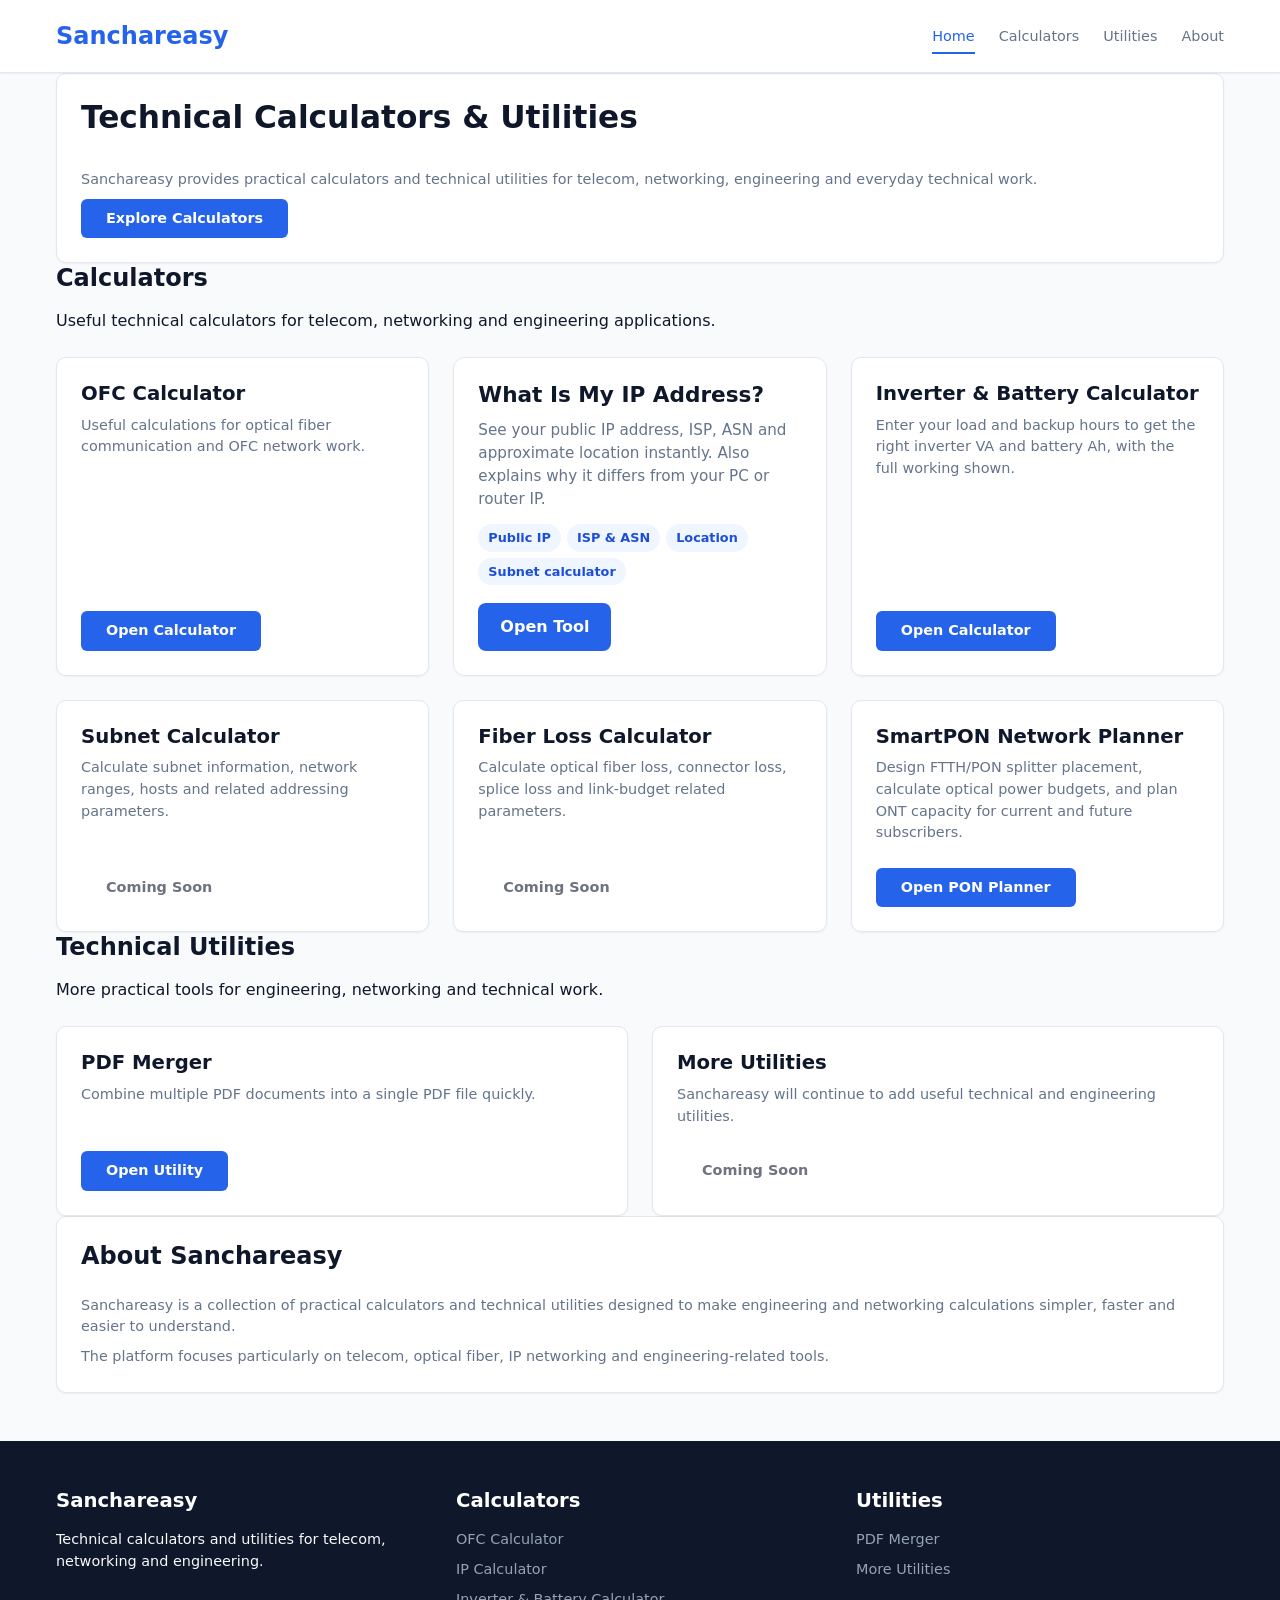
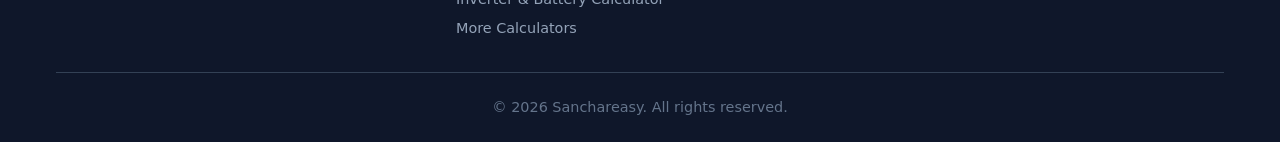
==== commit fea4a43c: "Update index.html" ====
--- a/index.html
+++ b/index.html
@@ -144,19 +144,29 @@
                     </article>
 
 
-                    <!-- IP Calculator -->
-                    <article class="card">
-                        <div class="card__content">
-                            <h3 class="card__title">IP Calculator</h3>
-                            <p class="card__description">
-                                Perform useful IP addressing and
-                                networking calculations quickly.
-                            </p>
-                        </div>
-                        <div class="card__footer">
-                            <a href="/ip-calculator/" class="btn btn--primary">Open Calculator</a>
-                        </div>
-                    </article>
+                   <!-- What Is My IP card -->
+<style>
+.se-card{background:#fff;border:1px solid #e5e7eb;border-radius:12px;padding:24px;display:flex;flex-direction:column;justify-content:space-between;box-shadow:0 1px 2px rgba(15,23,42,.04)}
+.se-card h3{margin:0 0 10px;font-size:1.35rem;color:#0f172a}
+.se-card p{margin:0 0 14px;color:#64748b;font-size:.95rem;line-height:1.5}
+.se-card ul{list-style:none;margin:0 0 18px;padding:0;display:flex;flex-wrap:wrap;gap:6px}
+.se-card li{background:#eff6ff;color:#1d4ed8;font-size:.8rem;font-weight:600;padding:4px 10px;border-radius:999px}
+.se-card a.se-btn{align-self:flex-start;display:inline-block;background:#2563eb;color:#fff;text-decoration:none;font-weight:700;padding:12px 22px;border-radius:8px}
+.se-card a.se-btn:hover{background:#1d4ed8}
+</style>
+<div class="se-card">
+  <div>
+    <h3>What Is My IP Address?</h3>
+    <p>See your public IP address, ISP, ASN and approximate location instantly. Also explains why it differs from your PC or router IP.</p>
+    <ul>
+      <li>Public IP</li>
+      <li>ISP &amp; ASN</li>
+      <li>Location</li>
+      <li>Subnet calculator</li>
+    </ul>
+  </div>
+  <a class="se-btn" href="/what-is-my-ip/">Open Tool</a>
+</div>
 
 
                     <!-- Inverter & Battery Calculator -->
